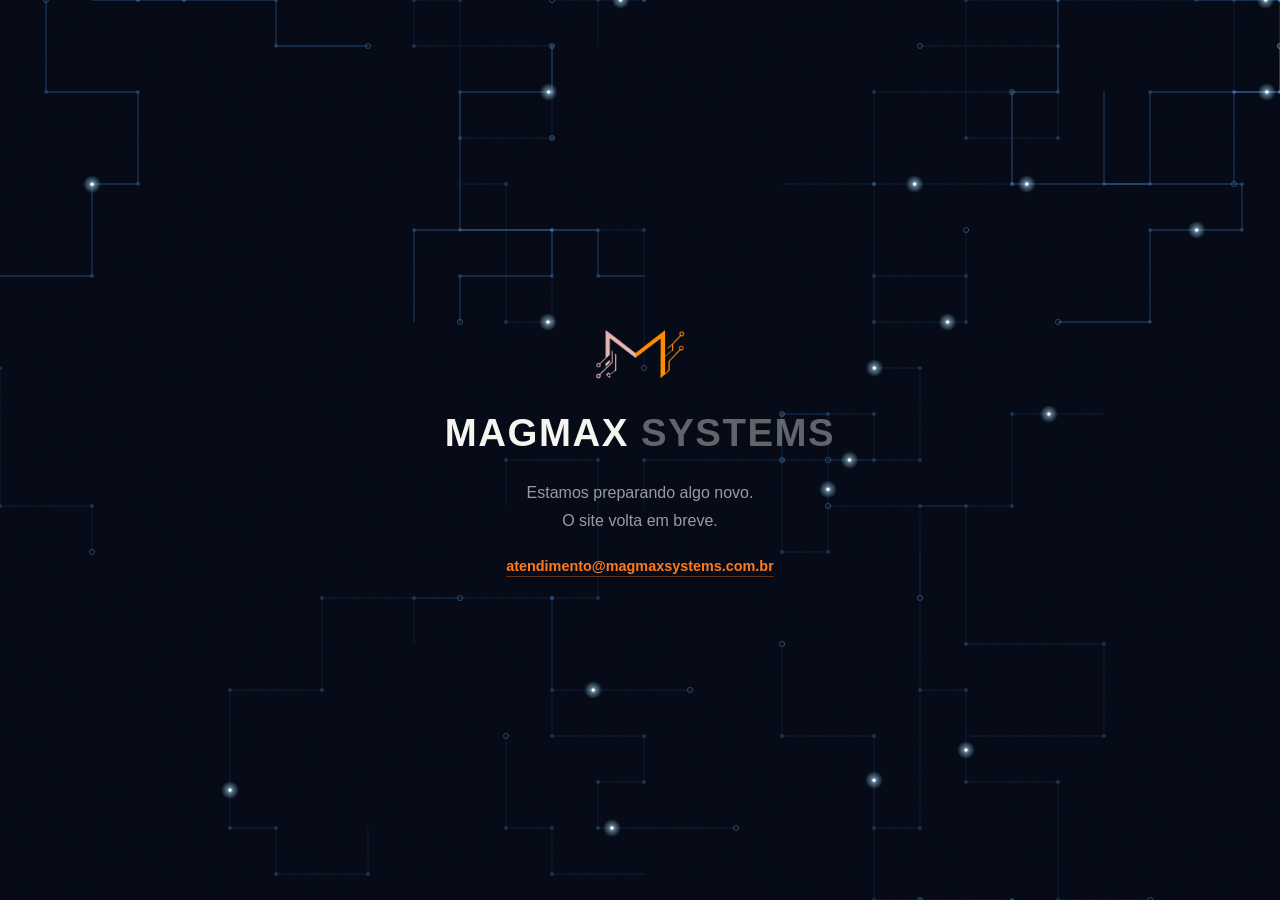
==== index.html @ a5af4f1f "Migra o domínio do site para magmaxsystems.com.br Troca magmax.dev.br por magmaxsystems.com.br em CN" ====
<!DOCTYPE html>
<html lang="pt-BR">
<head>
<meta charset="UTF-8" />
<meta name="viewport" content="width=device-width, initial-scale=1.0" />
<meta name="robots" content="noindex, nofollow" />
<title>Magmax Systems — Em breve</title>
<meta name="description" content="O site da Magmax Systems está em construção. Voltamos em breve." />
<meta name="theme-color" content="#050a16" />
<meta http-equiv="Content-Security-Policy" content="default-src 'self'; script-src 'self'; style-src 'self' 'unsafe-inline' https://fonts.googleapis.com; font-src https://fonts.gstatic.com; img-src 'self' https://picsum.photos https://fastly.picsum.photos data:; connect-src 'self'; base-uri 'self'; object-src 'none'" />
<meta name="referrer" content="strict-origin-when-cross-origin" />
<link rel="canonical" href="https://magmaxsystems.com.br/" />

<meta property="og:type" content="website" />
<meta property="og:site_name" content="Magmax Systems" />
<meta property="og:locale" content="pt_BR" />
<meta property="og:url" content="https://magmaxsystems.com.br/" />
<meta property="og:title" content="Magmax Systems — Em breve" />
<meta property="og:description" content="O site da Magmax Systems está em construção. Voltamos em breve." />
<meta property="og:image" content="https://magmaxsystems.com.br/assets/Logo/logo_completo.webp" />
<meta name="twitter:card" content="summary_large_image" />
<meta name="twitter:title" content="Magmax Systems — Em breve" />
<meta name="twitter:description" content="O site da Magmax Systems está em construção. Voltamos em breve." />
<meta name="twitter:image" content="https://magmaxsystems.com.br/assets/Logo/logo_completo.webp" />

<link rel="icon" type="image/png" href="assets/Logo/icone.png" />

<link rel="preconnect" href="https://fonts.googleapis.com" />
<link rel="preconnect" href="https://fonts.gstatic.com" crossorigin />
<link href="https://fonts.googleapis.com/css2?family=Inter:wght@300;400;500;600;700&family=Sora:wght@500;600;700;800;900&display=swap" rel="stylesheet" />

<link rel="stylesheet" href="css/style.css" />
</head>
<body>

<canvas id="circuitBg"></canvas>

<svg class="noise-defs" width="0" height="0">
  <filter id="grain"><feTurbulence type="fractalNoise" baseFrequency="0.85" numOctaves="2" stitchTiles="stitch"/></filter>
</svg>
<div class="grain" aria-hidden="true"></div>

<div class="cursor-dot" id="cursorDot"></div>
<div class="cursor-ring" id="cursorRing"></div>

<main class="maintenance">
  <div class="maintenance-inner">
    <img src="assets/Logo/icone.png" alt="Magmax Systems" class="maintenance-logo" width="72" height="72" />
    <h1 class="maintenance-title">MAGMAX <span>SYSTEMS</span></h1>
    <p class="maintenance-text">Estamos preparando algo novo.<br>O site volta em breve.</p>
    <a href="mailto:atendimento@magmaxsystems.com.br" class="maintenance-contact" data-cursor>atendimento@magmaxsystems.com.br</a>
  </div>
</main>

<script src="js/circuit.js"></script>
<script src="js/main.js"></script>
</body>
</html>
---- css/style.css ----
/* ============================================================
   MAGMAX SYSTEMS — design system
   ============================================================ */
*,*::before,*::after{box-sizing:border-box;margin:0;padding:0}

:root{
  --bg:        #050a16;
  --bg-soft:   #0b1220;
  --bg-raise:  #101a2c;
  --ink:       #f5f4ef;
  --ink-dim:   rgba(245,244,239,.62);
  --ink-faint: rgba(245,244,239,.38);
  --line:      rgba(245,244,239,.1);
  --line-soft: rgba(245,244,239,.06);

  --accent:      #ff7a1a;
  --accent-soft: rgba(255,122,26,.14);
  --accent-line: rgba(255,122,26,.35);

  --keyu:   #00aaff;
  --keyu2:  #7c3aed;
  --keyu3:  #38d4ff;

  --capt:   #10b981;
  --capt2:  #0f766e;

  --font-d: 'Sora', sans-serif;
  --font-b: 'Inter', sans-serif;
  --font-display: var(--font-d);

  --ease: cubic-bezier(.16,1,.3,1);
}

html{scroll-behavior:smooth}
body{
  position:relative;
  background:var(--bg);
  color:var(--ink);
  font-family:var(--font-b);
  font-weight:400;
  overflow-x:hidden;
  cursor:none;
}
@media(hover:none), (pointer:coarse){ body{cursor:auto} }

img{display:block;max-width:100%}
a{color:inherit;text-decoration:none}
ul{list-style:none}
button{font:inherit;background:none;border:none;color:inherit}
::selection{background:var(--accent);color:#0a0a0a}

/* ── fundo de circuito (canvas) ── */
#circuitBg{
  position:absolute;top:0;left:0;right:0;bottom:0;
  z-index:0;pointer-events:none;display:block;width:100%;height:100%;
}

/* ── film grain ── */
.noise-defs{position:absolute;width:0;height:0}
.grain{
  position:fixed;inset:-40px;z-index:9000;pointer-events:none;
  filter:url(#grain);opacity:.035;mix-blend-mode:overlay;
}

/* ── preloader ── */
.preloader{
  position:fixed;inset:0;z-index:10000;
  background:var(--bg);
  display:flex;flex-direction:column;align-items:center;justify-content:center;gap:1.4rem;
  transition:opacity .7s var(--ease), visibility .7s var(--ease);
}
.preloader.done{opacity:0;visibility:hidden;pointer-events:none}
.preloader-mark svg,.preloader-mark img{animation:pulse 1.6s ease-in-out infinite}
.preloader-mark img{height:46px;width:auto;display:block}
@keyframes pulse{0%,100%{opacity:.4}50%{opacity:1}}
.preloader-word{
  font-family:var(--font-d);font-weight:800;letter-spacing:.08em;
  font-size:.85rem;color:var(--ink-dim);
}
.preloader-bar{width:220px;height:2px;background:var(--line);overflow:hidden;border-radius:2px}
.preloader-bar span{display:block;height:100%;width:0%;background:var(--accent);transition:width .3s ease-out}

/* ── custom cursor ── */
.cursor-dot,.cursor-ring{
  position:fixed;top:0;left:0;z-index:9500;pointer-events:none;
  border-radius:50%;transform:translate(-50%,-50%);
  opacity:0;transition:opacity .3s;
}
.cursor-dot.active,.cursor-ring.active{opacity:1}
.cursor-dot{width:6px;height:6px;background:var(--accent)}
.cursor-ring{
  width:34px;height:34px;border:1px solid rgba(255,122,26,.55);
  transition:width .25s var(--ease),height .25s var(--ease),border-color .25s;
}
.cursor-ring.hover{width:58px;height:58px;background:rgba(255,122,26,.08);border-color:var(--accent)}
@media(hover:none), (pointer:coarse){ .cursor-dot,.cursor-ring{display:none} }

/* ── nav ── */
nav{
  position:fixed;top:0;left:0;right:0;z-index:400;
  height:76px;display:flex;align-items:center;justify-content:space-between;
  padding:0 clamp(1.25rem,4vw,3.5rem);
  background:transparent;border-bottom:1px solid transparent;
  transition:background .4s,border-color .4s,backdrop-filter .4s;
}
nav.scrolled,nav.nav-solid{
  background:rgba(8,8,10,.82);backdrop-filter:blur(16px);
  border-bottom-color:var(--line-soft);
}
.nav-logo{display:flex;align-items:center;gap:.6rem}
.nav-logo img{height:30px;width:auto;display:block}
.nav-logo span{font-family:var(--font-d);font-weight:800;font-size:.95rem;letter-spacing:.04em}
.nav-logo em{font-style:normal;color:var(--ink-faint);font-weight:600}
.nav-links{display:flex;gap:2.4rem;position:absolute;left:50%;transform:translateX(-50%)}
.nav-links a{font-size:.82rem;color:var(--ink-dim);font-weight:500;transition:color .2s;position:relative}
.nav-links a::after{content:'';position:absolute;left:0;bottom:-6px;width:0;height:1px;background:var(--accent);transition:width .25s var(--ease)}
.nav-links a:hover{color:var(--ink)}
.nav-links a:hover::after{width:100%}
.nav-cta{
  font-size:.78rem;font-weight:600;padding:.6rem 1.3rem;border-radius:999px;
  border:1px solid var(--line);transition:border-color .25s,background .25s;
}
.nav-cta:hover{border-color:var(--accent);background:var(--accent-soft)}
.nav-burger{display:none;flex-direction:column;gap:5px;width:26px;z-index:410}
.nav-burger span{display:block;height:1.5px;background:var(--ink);transition:transform .3s,opacity .3s}

.mobile-menu{
  position:fixed;inset:0;z-index:350;background:var(--bg);
  display:flex;flex-direction:column;align-items:flex-start;justify-content:center;gap:1.6rem;
  padding:0 2rem;
  transform:translateY(-100%);transition:transform .5s var(--ease);
}
.mobile-menu.open{transform:translateY(0)}
.mobile-menu a{font-family:var(--font-d);font-size:2.1rem;font-weight:800}

@media(max-width:860px){
  .nav-links,.nav-cta{display:none}
  .nav-burger{display:flex}
}

/* ── buttons ── */
.btn{
  display:inline-flex;align-items:center;gap:.6rem;
  padding:.9rem 1.7rem;border-radius:999px;
  font-size:.88rem;font-weight:600;white-space:nowrap;
  transition:transform .25s var(--ease),background .25s,border-color .25s,box-shadow .25s;
}
.btn svg{width:16px;height:16px;stroke:currentColor;stroke-width:2.2;fill:none;flex-shrink:0}
.btn-primary{background:var(--ink);color:#0a0a0a}
.btn-primary:hover{transform:translateY(-2px);box-shadow:0 10px 30px rgba(245,244,239,.15)}
.btn-ghost{border:1px solid var(--line);color:var(--ink)}
.btn-ghost:hover{border-color:var(--ink);transform:translateY(-2px)}
.btn-outline{border:1.5px solid var(--capt);color:var(--ink)}
.btn-outline:hover{background:rgba(16,185,129,.1);transform:translateY(-2px)}
.keyu-btn{background:var(--keyu);color:#fff}
.keyu-btn:hover{box-shadow:0 10px 34px rgba(0,170,255,.4)}
.capt-btn{background:var(--capt);color:#04140f;border-color:transparent}
.capt-btn:hover{box-shadow:0 10px 34px rgba(16,185,129,.4);background:var(--capt)}

/* ── section utilities ── */
.section{
  position:relative;
  padding:clamp(5rem,11vw,9rem) clamp(1.25rem,4vw,3.5rem) clamp(3rem,6vw,5rem);
}
.section-inner{max-width:1240px;margin:0 auto}

.sec-tag{
  display:inline-flex;align-items:center;gap:.5rem;
  font-size:.72rem;font-weight:700;letter-spacing:.16em;text-transform:uppercase;
  color:var(--accent);margin-bottom:1rem;
}
.sec-tag::before{content:'';width:20px;height:1.5px;background:var(--accent)}
.sec-title{
  font-family:var(--font-d);font-weight:800;letter-spacing:-.03em;line-height:1.08;
  font-size:clamp(2rem,4vw,3.1rem);margin-bottom:1.1rem;
}
.sec-sub{font-size:1.02rem;color:var(--ink-dim);line-height:1.7;max-width:520px}
.sec-text{font-size:1rem;color:var(--ink-dim);line-height:1.85;max-width:560px;margin-bottom:1.2rem}

/* ── reveal ── */
.reveal{opacity:0;transform:translateY(28px);transition:opacity .8s var(--ease),transform .8s var(--ease)}
.reveal.visible{opacity:1;transform:none}

/* ============================================================
   HERO — SCATTER FIELD (mural de imagens, hover para destacar)
   ============================================================ */
.scatter-hero{
  position:relative;height:100vh;min-height:560px;
  overflow:hidden;
}

.scatter-field{position:absolute;inset:0;z-index:1}

.scatter-tile{
  position:absolute;display:flex;flex-direction:column;
  transform:
    translate(calc(-50% + var(--px,0px)), calc(-50% + var(--py,0px)))
    rotate(var(--rot,0deg)) scale(.82);
  opacity:0;
  transition:transform .6s var(--ease) var(--d,0s), opacity .6s var(--ease) var(--d,0s);
  z-index:1;
  will-change:transform;
}
.scatter-hero.in .scatter-tile{
  opacity:1;
  transform:
    translate(calc(-50% + var(--px,0px)), calc(-50% + var(--py,0px)))
    rotate(var(--rot,0deg)) scale(1);
}

.tile-img{
  position:relative;display:block;width:100%;border-radius:6px;overflow:hidden;
  box-shadow:0 18px 40px rgba(0,0,0,.55);
  border:1px solid rgba(255,255,255,.08);
  transition:transform .4s var(--ease), box-shadow .4s var(--ease);
}
.tile-img img{
  width:100%;height:100%;object-fit:cover;display:block;
  filter:grayscale(85%) brightness(.42) contrast(1.05);
  transition:filter .4s var(--ease);
}
.scatter-tile.land .tile-img{aspect-ratio:3/2}
.scatter-tile.port .tile-img{aspect-ratio:3/4}

/* tiles com imagem de marca real (não estoque) — sem escurecer/dessaturar */
.scatter-tile.real .tile-img img{filter:none}
.scatter-tile.real:hover .tile-img img,.scatter-tile.real:focus-visible .tile-img img{filter:none}
.scatter-tile.real .tile-img{background:var(--bg-soft)}
.scatter-tile.real .card-wordmark{font-size:15px}

/* tiles sem foto — nome da seção em destaque, estilo wordmark */
.text-tile{
  display:flex;align-items:center;justify-content:center;padding:1rem;
  background:linear-gradient(155deg, var(--bg-raise) 0%, var(--bg-soft) 100%);
}
.tile-wordmark{
  display:inline-flex;align-items:center;text-align:center;
  font-family:var(--font-display),system-ui,sans-serif;
  font-weight:800;letter-spacing:-.03em;line-height:1.1;
  font-size:clamp(1.05rem,2.4vw,1.5rem);
  background:linear-gradient(95deg,var(--accent) 0,#14b8a6 55%,#0ea5e9 100%);
  -webkit-background-clip:text;background-clip:text;color:transparent;
}
.scatter-tile:hover .text-tile,.scatter-tile:focus-visible .text-tile{background:linear-gradient(155deg, #17233a 0%, var(--bg-raise) 100%)}

/* nome sempre visível abaixo da imagem — descrição só no hover */
.tile-cap{
  margin-top:.5rem;display:flex;flex-direction:column;align-items:center;gap:.1rem;
  text-align:center;white-space:nowrap;
}
.tile-name{
  font-family:var(--font-d);font-size:.74rem;font-weight:700;color:var(--ink-dim);
  letter-spacing:.01em;transition:color .25s;
}
.tile-desc{
  font-size:.62rem;color:var(--ink-faint);letter-spacing:.02em;
  max-height:0;opacity:0;overflow:hidden;transition:opacity .3s var(--ease), max-height .3s var(--ease);
}
.scatter-tile.small .tile-name{font-size:.66rem}

.scatter-tile:hover,.scatter-tile:focus-visible{z-index:20}
.scatter-tile:hover .tile-img,.scatter-tile:focus-visible .tile-img{
  transform:scale(1.08);
  box-shadow:0 26px 60px rgba(0,0,0,.7), 0 0 0 1.5px var(--accent);
}
.scatter-tile:hover .tile-img img,.scatter-tile:focus-visible .tile-img img{filter:grayscale(15%) brightness(.92) contrast(1.05)}
.scatter-tile:hover .tile-name,.scatter-tile:focus-visible .tile-name{color:var(--accent)}
.scatter-tile:hover .tile-desc,.scatter-tile:focus-visible .tile-desc{opacity:1;max-height:20px}

.scatter-center{
  position:absolute;top:50%;left:50%;transform:translate(-50%,-52%);z-index:5;
  display:flex;flex-direction:column;align-items:center;gap:1.5rem;
  text-align:center;pointer-events:none;
}
.scatter-center > *{pointer-events:auto}
.scatter-title{display:flex;flex-direction:column;align-items:center;gap:.55rem}
.st-main{
  font-family:var(--font-d);font-weight:800;letter-spacing:.02em;
  font-size:clamp(1.8rem,4.4vw,3.1rem);color:var(--ink);
  white-space:nowrap;
}
.st-sys{
  font-weight:600;letter-spacing:.04em;color:var(--ink-faint);
  font-size:.5em;vertical-align:middle;margin-left:.15em;
}
.st-sub{font-size:.78rem;font-weight:500;letter-spacing:.24em;color:var(--ink-dim)}

.scatter-corner{
  position:absolute;left:1.5rem;bottom:1.3rem;z-index:5;
  font-size:.65rem;letter-spacing:.04em;color:rgba(245,244,239,.28);
}

/* ── posições (desktop) — 6 cards reais: Keyu, Captacione, Empresa, Contato, Produtos, Serviços.
   Larguras e margens calculadas para caber inteiras a partir de ~1200px de largura. ── */
.scatter-field > a:nth-child(1){top:17%;left:14%; width:150px; --rot:-5deg; --d:.02s}
.scatter-field > a:nth-child(2){top:17%;left:78%; width:240px; --rot:4deg;  --d:.05s}
.scatter-field > a:nth-child(3){top:52%;left:14%; width:200px; --rot:-3deg; --d:.08s}
.scatter-field > a:nth-child(4){top:52%;left:86%; width:200px; --rot:3deg;  --d:.03s}
.scatter-field > a:nth-child(5){top:80%;left:22%; width:210px; --rot:-4deg; --d:.06s}
.scatter-field > a:nth-child(6){top:80%;left:70%; width:210px; --rot:4deg;  --d:.04s}

/* ── posições (mobile) — 2 linhas de cards, título no meio, depois o resto.
   O espaço em torno do título fica de propósito mais largo para caber novos
   cards conforme forem sendo adicionados. ── */
@media(max-width:700px){
  .scatter-hero{height:auto;min-height:800px}

  .scatter-field > a:nth-child(n){width:clamp(120px,38vw,180px)}
  .scatter-field > a.port{width:clamp(100px,30vw,150px)}

  /* linhas 1-2: primeiro os cards (linha 1 mais abaixo — o card do Keyu, em
     modo retrato, é o mais alto do mural e precisa de folga acima) */
  .scatter-field > a:nth-child(1){top:18%;left:25%; --rot:-4deg}
  .scatter-field > a:nth-child(2){top:18%;left:75%; --rot:3deg}
  .scatter-field > a:nth-child(3){top:43%;left:25%; --rot:-3deg}
  .scatter-field > a:nth-child(4){top:43%;left:75%; --rot:3deg}

  /* título fica no meio do espaço livre (~58%–72%) */

  /* linha 3: o resto dos cards */
  .scatter-field > a:nth-child(5){top:86%;left:25%; --rot:-4deg}
  .scatter-field > a:nth-child(6){top:86%;left:75%; --rot:3deg}

  .tile-name{font-size:.68rem}
  .tile-desc{display:none}
  .scatter-corner{display:none}

  .scatter-center{position:absolute;top:65%;transform:translate(-50%,-50%)}
  .st-sub{letter-spacing:.16em;font-size:.68rem}
}

/* ============================================================
   ABOUT
   ============================================================ */
.about-grid{display:grid;grid-template-columns:.85fr 1.15fr;gap:5rem;align-items:center}
.about-media{position:relative;border-radius:18px;overflow:hidden;aspect-ratio:4/5}
.about-media img{width:100%;height:100%;object-fit:cover;filter:grayscale(55%) contrast(1.05) brightness(.85)}
.about-media-frame{position:absolute;inset:14px;border:1px solid rgba(255,122,26,.35);border-radius:10px;pointer-events:none}
.about-stats{display:flex;gap:2rem;flex-wrap:wrap;margin-top:2.2rem;padding-top:2rem;border-top:1px solid var(--line-soft)}
.astat strong{display:block;font-family:var(--font-d);font-size:1.5rem;font-weight:800;color:var(--ink);margin-bottom:.3rem}
.astat span{font-size:.76rem;color:var(--ink-faint);line-height:1.4}

@media(max-width:860px){
  .about-grid{grid-template-columns:1fr;gap:2.5rem}
  .about-media{aspect-ratio:16/10}
}

/* ============================================================
   PRODUCTS
   ============================================================ */
.products-head{margin-bottom:1rem;text-align:center}
.products-head .sec-tag{justify-content:center}
.products-head .sec-tag::before{display:none}
.products-head .sec-title{margin-left:auto;margin-right:auto}
.products-head .sec-sub{margin:0 auto}

.product-block{padding:clamp(4rem,8vw,6.5rem) clamp(1.25rem,4vw,3.5rem);border-top:1px solid var(--line-soft)}
.product-grid{display:grid;grid-template-columns:1fr .95fr;gap:4.5rem;align-items:center}
.product-block.alt .product-grid{grid-template-columns:.95fr 1fr}
.product-block.alt .product-copy{order:2}
.product-block.alt .product-visual{order:1}

.product-num{
  font-family:var(--font-d);font-size:.85rem;font-weight:800;color:var(--ink-faint);
  letter-spacing:.1em;margin-bottom:1rem;
}
.product-tag{
  display:inline-block;font-size:.7rem;font-weight:700;letter-spacing:.08em;text-transform:uppercase;
  padding:.35rem .8rem;border-radius:6px;margin-bottom:1.1rem;
}
.keyu-tag{color:var(--keyu3);background:rgba(0,170,255,.12);border:1px solid rgba(0,170,255,.25)}
.capt-tag{color:var(--capt);background:rgba(16,185,129,.1);border:1px solid rgba(16,185,129,.25)}

.product-title{font-family:var(--font-d);font-weight:900;font-size:clamp(2.2rem,4vw,3.4rem);letter-spacing:-.03em;margin-bottom:1.2rem}
.product-desc{font-size:1rem;color:var(--ink-dim);line-height:1.8;max-width:520px;margin-bottom:1.6rem}
.product-features{display:flex;flex-direction:column;gap:.75rem;margin-bottom:1.8rem}
.product-features li{display:flex;align-items:center;gap:.7rem;font-size:.92rem;color:var(--ink)}
.product-features svg{width:16px;height:16px;stroke-width:2.4;fill:none;flex-shrink:0}
#keyu .product-features svg{stroke:var(--keyu3)}
#captacione .product-features svg{stroke:var(--capt)}
.product-meta{display:flex;align-items:center;gap:1rem;flex-wrap:wrap;font-size:.78rem;color:var(--ink-faint);margin-bottom:2rem}
.product-meta i{width:3px;height:3px;border-radius:50%;background:var(--ink-faint)}

/* product visual card */
.product-visual{position:relative;display:flex;align-items:center;justify-content:center}
.pv-glow{position:absolute;width:60%;height:60%;border-radius:50%;filter:blur(70px);opacity:.5}
.keyu-glow{background:radial-gradient(circle,rgba(0,170,255,.5),transparent 70%)}
.capt-glow{background:radial-gradient(circle,rgba(16,185,129,.45),transparent 70%)}
.pv-card{
  position:relative;z-index:1;width:100%;max-width:380px;aspect-ratio:9/11;
  border-radius:24px;overflow:hidden;border:1px solid var(--line);
  box-shadow:0 30px 80px rgba(0,0,0,.5);
}
.pv-card.keyu-card{
  background:
    radial-gradient(ellipse at 30% 15%, rgba(0,110,230,.4), transparent 60%),
    radial-gradient(ellipse at 75% 85%, rgba(120,40,200,.35), transparent 60%),
    var(--bg-soft);
}
.pv-card.capt-card{
  background:
    radial-gradient(ellipse at 30% 15%, rgba(16,185,129,.3), transparent 60%),
    radial-gradient(ellipse at 75% 85%, rgba(15,118,110,.35), transparent 60%),
    var(--bg-soft);
}
.pv-card img{width:100%;height:100%;object-fit:cover}
.pv-overlay{position:absolute;inset:0}
.keyu-overlay{background:linear-gradient(180deg,transparent 0%,transparent 58%,rgba(1,9,22,.5) 80%,rgba(1,9,22,.88) 100%)}
.capt-overlay{
  background:
    linear-gradient(200deg,rgba(2,10,8,.55) 0%,transparent 38%),
    linear-gradient(180deg,transparent 55%,rgba(2,14,12,.55) 80%,rgba(2,14,12,.85) 100%);
}

/* selo com o nome, sobre imagens sem marca própria (ex: Captacione) */
.card-wordmark{
  position:absolute;top:1.1rem;left:1.1rem;z-index:2;
  display:inline-flex;align-items:center;
  font-family:var(--font-display),system-ui,sans-serif;
  font-weight:800;font-size:23px;letter-spacing:-.035em;line-height:1;
  background:linear-gradient(95deg,var(--accent) 0,#14b8a6 55%,#0ea5e9 100%);
  -webkit-background-clip:text;background-clip:text;color:transparent;
  transition:opacity .15s;
}

.pv-ui{position:absolute;left:1.3rem;right:1.3rem;bottom:1.3rem;z-index:2;color:#fff}
.pv-ui-top{display:flex;justify-content:space-between;align-items:center;font-size:.72rem;font-weight:600;background:rgba(0,0,0,.3);backdrop-filter:blur(6px);padding:.5rem .8rem;border-radius:8px;margin-bottom:.7rem}
.pv-hearts{letter-spacing:2px}
.pv-ui-xp-label{font-size:.7rem;opacity:.85;margin-bottom:.3rem}
.pv-ui-xp-track{height:5px;background:rgba(255,255,255,.18);border-radius:99px;overflow:hidden}
.pv-ui-xp-track i{display:block;height:100%;background:linear-gradient(90deg,var(--keyu),var(--keyu3))}

.capt-result{display:flex;align-items:baseline;gap:.4rem;font-size:.82rem;background:rgba(0,0,0,.3);backdrop-filter:blur(6px);padding:.6rem .8rem;border-radius:8px;margin-bottom:.7rem}
.capt-result strong{font-family:var(--font-d);font-size:1.3rem;color:#6ee7b7}
.capt-bars{display:flex;align-items:flex-end;gap:.4rem;height:52px}
.capt-bars b{flex:1;background:linear-gradient(180deg,#6ee7b7,#0f766e);border-radius:3px 3px 0 0}

@media(max-width:900px){
  .product-grid,.product-block.alt .product-grid{grid-template-columns:1fr;gap:3rem}
  .product-block.alt .product-copy,.product-block.alt .product-visual{order:initial}
}

/* ── hub de produtos (produtos.html) ── */
.products-hub-grid{display:grid;grid-template-columns:1fr 1fr;gap:1.75rem;margin-top:3.5rem}
.hub-card{
  display:block;border-radius:20px;overflow:hidden;
  border:1px solid var(--line-soft);background:var(--bg-soft);
  transition:transform .35s var(--ease),border-color .35s var(--ease);
}
.hub-card:hover{transform:translateY(-6px);border-color:var(--accent-line)}
.hub-card-visual{position:relative;aspect-ratio:16/10;overflow:hidden;background:var(--bg-soft)}
.hub-card-visual img{
  width:100%;height:100%;object-fit:cover;
  transition:transform .5s var(--ease);
}
.hub-card:hover .hub-card-visual img{transform:scale(1.07)}
.hub-card-body{padding:1.8rem}
.hub-card-body h3{font-family:var(--font-d);font-size:1.6rem;font-weight:900;letter-spacing:-.02em;margin:.7rem 0 .7rem}
.hub-card-body p{font-size:.88rem;color:var(--ink-dim);line-height:1.7;margin-bottom:1.3rem}
.hub-card-cta{display:inline-flex;align-items:center;gap:.5rem;font-size:.85rem;font-weight:700;color:var(--ink)}
.hub-card-cta svg{width:15px;height:15px;stroke:currentColor;stroke-width:2.2;fill:none;transition:transform .25s var(--ease)}
.hub-card:hover .hub-card-cta svg{transform:translateX(4px)}

@media(max-width:760px){
  .products-hub-grid{grid-template-columns:1fr}
}

/* ============================================================
   SERVICES
   ============================================================ */
.services-head{text-align:center;margin-bottom:3.5rem}
.services-head .sec-tag{justify-content:center}
.services-head .sec-tag::before{display:none}
.services-head .sec-title,.services-head .sec-sub{margin-left:auto;margin-right:auto}

.services-grid{display:grid;grid-template-columns:repeat(3,1fr);gap:1.25rem}
.scard{
  padding:2.2rem 1.8rem;border-radius:16px;border:1px solid var(--line-soft);
  background:var(--bg-soft);transition:border-color .3s,transform .3s;
}
.scard:hover{border-color:var(--accent-line);transform:translateY(-4px)}
.scard-icon{
  width:46px;height:46px;border-radius:11px;display:flex;align-items:center;justify-content:center;
  background:var(--accent-soft);border:1px solid var(--accent-line);margin-bottom:1.4rem;
}
.scard-icon svg{width:21px;height:21px;stroke:var(--accent);stroke-width:1.7;fill:none}
.scard h3{font-family:var(--font-d);font-size:1.05rem;font-weight:700;margin-bottom:.55rem}
.scard p{font-size:.87rem;color:var(--ink-dim);line-height:1.6}

@media(max-width:860px){ .services-grid{grid-template-columns:1fr 1fr} }
@media(max-width:560px){ .services-grid{grid-template-columns:1fr} }

/* ============================================================
   QUOTE
   ============================================================ */
.quote-section{
  position:relative;min-height:60vh;display:flex;align-items:center;justify-content:center;
  padding:5rem 1.5rem;overflow:hidden;
}
.quote-bg{position:absolute;inset:0;z-index:0}
.quote-bg img{width:100%;height:100%;object-fit:cover;filter:grayscale(80%) brightness(.35)}
.quote-overlay{position:absolute;inset:0;z-index:1;background:linear-gradient(180deg,rgba(8,8,10,.7),rgba(8,8,10,.85))}
blockquote{
  position:relative;z-index:2;max-width:820px;text-align:center;
  font-family:var(--font-d);font-weight:700;letter-spacing:-.02em;line-height:1.35;
  font-size:clamp(1.5rem,3.4vw,2.5rem);color:var(--ink);
}
blockquote span{color:var(--accent)}
blockquote cite{display:block;margin-top:2rem;font-style:normal;font-size:.78rem;letter-spacing:.14em;text-transform:uppercase;color:var(--ink-faint);font-weight:600}

/* ============================================================
   CONTACT
   ============================================================ */
.contact-grid{display:grid;grid-template-columns:1fr 1fr;gap:4.5rem}
.contact-info{margin-top:2.2rem;display:flex;flex-direction:column;gap:1.6rem}
.contact-info > a{
  font-family:var(--font-d);font-size:1.3rem;font-weight:700;
  border-bottom:1px solid var(--line);padding-bottom:.6rem;width:fit-content;
  transition:color .2s,border-color .2s;
}
.contact-info > a:hover{color:var(--accent);border-color:var(--accent)}
.contact-social{display:flex;gap:.9rem}
.contact-social a{
  width:40px;height:40px;border-radius:50%;border:1px solid var(--line);
  display:flex;align-items:center;justify-content:center;transition:border-color .2s,background .2s;
}
.contact-social a:hover{border-color:var(--accent);background:var(--accent-soft)}
.contact-social svg{width:17px;height:17px;stroke:var(--ink);stroke-width:1.8;fill:none}

.contact-form{display:flex;flex-direction:column;gap:1.2rem}
.cf-row label{display:block;font-size:.74rem;font-weight:600;letter-spacing:.06em;text-transform:uppercase;color:var(--ink-faint);margin-bottom:.5rem}
.cf-row input,.cf-row textarea{
  width:100%;background:var(--bg-soft);border:1px solid var(--line);border-radius:10px;
  padding:.85rem 1.1rem;color:var(--ink);font-family:inherit;font-size:.92rem;outline:none;
  transition:border-color .2s;resize:vertical;
}
.cf-row textarea{min-height:120px}
.cf-row input:focus,.cf-row textarea:focus{border-color:var(--accent)}
.contact-form .btn{align-self:flex-start;margin-top:.4rem}

@media(max-width:860px){ .contact-grid{grid-template-columns:1fr;gap:3rem} }

/* ============================================================
   FOOTER
   ============================================================ */
footer{position:relative;z-index:1;border-top:1px solid var(--line-soft);padding:3rem clamp(1.25rem,4vw,3.5rem) 2.2rem;background:var(--bg)}
.footer-inner{max-width:1240px;margin:0 auto}
.footer-top{display:flex;justify-content:space-between;align-items:flex-start;flex-wrap:wrap;gap:3rem;padding-bottom:2.5rem;border-bottom:1px solid var(--line-soft)}
.footer-logo{display:flex;align-items:center;gap:.6rem}
.footer-logo img{height:34px;width:auto;display:block}
.footer-logo span{font-family:var(--font-d);font-weight:800;font-size:1rem}
.footer-logo em{font-style:normal;color:var(--ink-faint);font-weight:600}
.footer-cols{display:flex;gap:4rem}
.footer-col{display:flex;flex-direction:column;gap:.7rem}
.footer-col h4{font-size:.7rem;letter-spacing:.1em;text-transform:uppercase;color:var(--ink-faint);margin-bottom:.3rem}
.footer-col a{font-size:.88rem;color:var(--ink-dim);transition:color .2s}
.footer-col a:hover{color:var(--ink)}
.footer-bottom{display:flex;justify-content:space-between;flex-wrap:wrap;gap:.6rem;padding-top:1.8rem;font-size:.76rem;color:var(--ink-faint)}

/* ============================================================
   MANUTENÇÃO (temporário)
   ============================================================ */
.maintenance{position:relative;z-index:1;min-height:100vh;display:flex;align-items:center;justify-content:center;text-align:center;padding:2rem}
.maintenance-inner{display:flex;flex-direction:column;align-items:center;gap:1.5rem;max-width:560px}
.maintenance-logo{height:64px;width:auto}
.maintenance-title{font-family:var(--font-d);font-weight:800;font-size:clamp(1.6rem,4vw,2.4rem);letter-spacing:.04em}
.maintenance-title span{color:var(--ink-faint);font-weight:600}
.maintenance-text{color:var(--ink-dim);font-size:1rem;line-height:1.7}
.maintenance-contact{font-size:.9rem;font-weight:600;color:var(--accent);border-bottom:1px solid var(--accent-line);padding-bottom:2px;transition:opacity .2s}
.maintenance-contact:hover{opacity:.8}
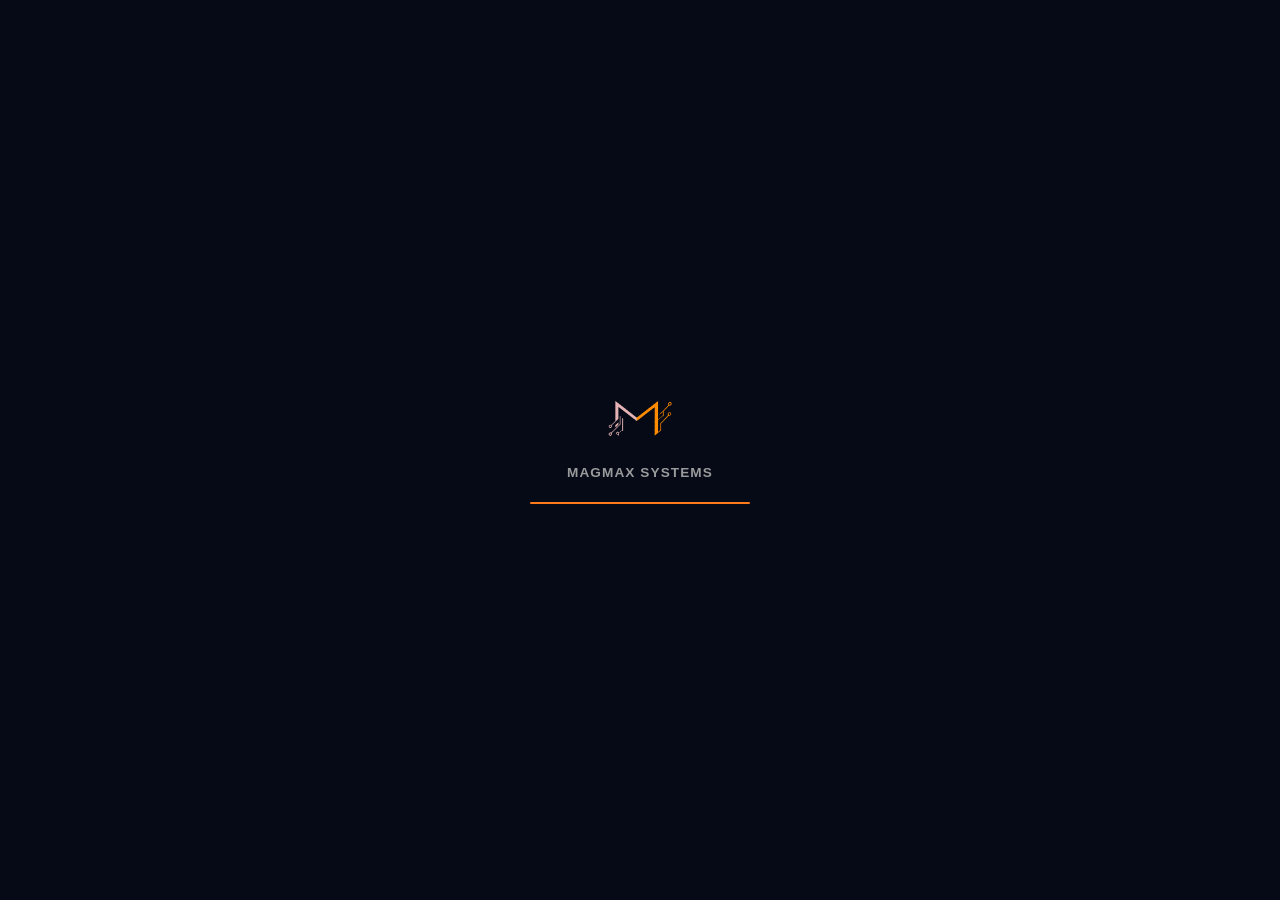
==== commit 62cf8a83: "Remove página de manutenção e libera indexação do site Restaura a home (mural de produtos) e remove " ====
--- a/index.html
+++ b/index.html
@@ -3,9 +3,8 @@
 <head>
 <meta charset="UTF-8" />
 <meta name="viewport" content="width=device-width, initial-scale=1.0" />
-<meta name="robots" content="noindex, nofollow" />
-<title>Magmax Systems — Em breve</title>
-<meta name="description" content="O site da Magmax Systems está em construção. Voltamos em breve." />
+<title>Magmax Systems — Estúdio de software</title>
+<meta name="description" content="A Magmax Systems desenha, desenvolve e opera produtos digitais próprios. Conheça o Keyu e a Captacione." />
 <meta name="theme-color" content="#050a16" />
 <meta http-equiv="Content-Security-Policy" content="default-src 'self'; script-src 'self'; style-src 'self' 'unsafe-inline' https://fonts.googleapis.com; font-src https://fonts.gstatic.com; img-src 'self' https://picsum.photos https://fastly.picsum.photos data:; connect-src 'self'; base-uri 'self'; object-src 'none'" />
 <meta name="referrer" content="strict-origin-when-cross-origin" />
@@ -15,15 +14,28 @@
 <meta property="og:site_name" content="Magmax Systems" />
 <meta property="og:locale" content="pt_BR" />
 <meta property="og:url" content="https://magmaxsystems.com.br/" />
-<meta property="og:title" content="Magmax Systems — Em breve" />
-<meta property="og:description" content="O site da Magmax Systems está em construção. Voltamos em breve." />
+<meta property="og:title" content="Magmax Systems — Estúdio de software" />
+<meta property="og:description" content="A Magmax Systems desenha, desenvolve e opera produtos digitais próprios. Conheça o Keyu e a Captacione." />
 <meta property="og:image" content="https://magmaxsystems.com.br/assets/Logo/logo_completo.webp" />
 <meta name="twitter:card" content="summary_large_image" />
-<meta name="twitter:title" content="Magmax Systems — Em breve" />
-<meta name="twitter:description" content="O site da Magmax Systems está em construção. Voltamos em breve." />
+<meta name="twitter:title" content="Magmax Systems — Estúdio de software" />
+<meta name="twitter:description" content="A Magmax Systems desenha, desenvolve e opera produtos digitais próprios. Conheça o Keyu e a Captacione." />
 <meta name="twitter:image" content="https://magmaxsystems.com.br/assets/Logo/logo_completo.webp" />
 
 <link rel="icon" type="image/png" href="assets/Logo/icone.png" />
+
+<script type="application/ld+json">
+{
+  "@context": "https://schema.org",
+  "@type": "Organization",
+  "name": "Magmax Systems",
+  "alternateName": "Magmax",
+  "url": "https://magmaxsystems.com.br/",
+  "description": "A Magmax Systems desenha, desenvolve e opera produtos digitais próprios — incluindo o Keyu e a Captacione.",
+  "logo": "https://magmaxsystems.com.br/assets/Logo/logo_completo.webp",
+  "email": "atendimento@magmaxsystems.com.br"
+}
+</script>
 
 <link rel="preconnect" href="https://fonts.googleapis.com" />
 <link rel="preconnect" href="https://fonts.gstatic.com" crossorigin />
@@ -33,23 +45,70 @@
 </head>
 <body>
 
+<!-- fundo de circuito animado -->
 <canvas id="circuitBg"></canvas>
 
+<!-- grain overlay -->
 <svg class="noise-defs" width="0" height="0">
   <filter id="grain"><feTurbulence type="fractalNoise" baseFrequency="0.85" numOctaves="2" stitchTiles="stitch"/></filter>
 </svg>
 <div class="grain" aria-hidden="true"></div>
 
+<!-- preloader -->
+<div class="preloader" id="preloader">
+  <div class="preloader-mark">
+    <img src="assets/Logo/icone.png" alt="Magmax Systems" width="46" height="46" />
+  </div>
+  <div class="preloader-word">MAGMAX&nbsp;SYSTEMS</div>
+  <div class="preloader-bar"><span id="preloaderFill"></span></div>
+</div>
+
+<!-- custom cursor -->
 <div class="cursor-dot" id="cursorDot"></div>
 <div class="cursor-ring" id="cursorRing"></div>
 
-<main class="maintenance">
-  <div class="maintenance-inner">
-    <img src="assets/Logo/icone.png" alt="Magmax Systems" class="maintenance-logo" width="72" height="72" />
-    <h1 class="maintenance-title">MAGMAX <span>SYSTEMS</span></h1>
-    <p class="maintenance-text">Estamos preparando algo novo.<br>O site volta em breve.</p>
-    <a href="mailto:atendimento@magmaxsystems.com.br" class="maintenance-contact" data-cursor>atendimento@magmaxsystems.com.br</a>
-  </div>
+<main>
+
+  <!-- ============ HERO — MURAL DISPERSO (página inteira) ============ -->
+  <section class="scatter-hero" id="hero">
+
+    <div class="scatter-field" id="scatterField">
+      <a href="keyu.html" class="scatter-tile port real" data-cursor>
+        <span class="tile-img"><img src="assets/keyu.webp" alt="Keyu" loading="lazy" /></span>
+        <span class="tile-cap"><span class="tile-name">Keyu</span><span class="tile-desc">App gamificado</span></span>
+      </a>
+      <a href="captacione.html" class="scatter-tile land real" data-cursor>
+        <span class="tile-img"><img src="assets/hero-bg.webp" alt="Captacione" loading="lazy" /><span class="card-wordmark">Captacione</span></span>
+        <span class="tile-cap"><span class="tile-name">Captacione</span><span class="tile-desc">Fomento por CNPJ</span></span>
+      </a>
+      <a href="sobre.html" class="scatter-tile land" data-cursor>
+        <span class="tile-img text-tile"><span class="tile-wordmark">Empresa</span></span>
+        <span class="tile-cap"><span class="tile-name">Quem somos</span><span class="tile-desc">A empresa por trás</span></span>
+      </a>
+      <a href="contato.html" class="scatter-tile land" data-cursor>
+        <span class="tile-img text-tile"><span class="tile-wordmark">Contato</span></span>
+        <span class="tile-cap"><span class="tile-name">Contato</span><span class="tile-desc">Vamos conversar</span></span>
+      </a>
+      <a href="produtos.html" class="scatter-tile land" data-cursor>
+        <span class="tile-img text-tile"><span class="tile-wordmark">Produtos</span></span>
+        <span class="tile-cap"><span class="tile-name">Produtos</span><span class="tile-desc">Keyu &amp; Captacione</span></span>
+      </a>
+      <a href="servicos.html" class="scatter-tile land" data-cursor>
+        <span class="tile-img text-tile"><span class="tile-wordmark">Serviços</span></span>
+        <span class="tile-cap"><span class="tile-name">Serviços</span><span class="tile-desc">O que fazemos</span></span>
+      </a>
+    </div>
+
+    <div class="scatter-center">
+      <div class="scatter-title">
+        <span class="st-main">MAGMAX <span class="st-sys">SYSTEMS</span></span>
+        <span class="st-sub">ESTÚDIO DE SOFTWARE</span>
+      </div>
+    </div>
+
+    <div class="scatter-corner">Magmax Systems&reg; — estúdio de software</div>
+  </section>
+
 </main>
 
 <script src="js/circuit.js"></script>
--- a/css/style.css
+++ b/css/style.css
@@ -556,15 +556,3 @@
 .footer-col a{font-size:.88rem;color:var(--ink-dim);transition:color .2s}
 .footer-col a:hover{color:var(--ink)}
 .footer-bottom{display:flex;justify-content:space-between;flex-wrap:wrap;gap:.6rem;padding-top:1.8rem;font-size:.76rem;color:var(--ink-faint)}
-
-/* ============================================================
-   MANUTENÇÃO (temporário)
-   ============================================================ */
-.maintenance{position:relative;z-index:1;min-height:100vh;display:flex;align-items:center;justify-content:center;text-align:center;padding:2rem}
-.maintenance-inner{display:flex;flex-direction:column;align-items:center;gap:1.5rem;max-width:560px}
-.maintenance-logo{height:64px;width:auto}
-.maintenance-title{font-family:var(--font-d);font-weight:800;font-size:clamp(1.6rem,4vw,2.4rem);letter-spacing:.04em}
-.maintenance-title span{color:var(--ink-faint);font-weight:600}
-.maintenance-text{color:var(--ink-dim);font-size:1rem;line-height:1.7}
-.maintenance-contact{font-size:.9rem;font-weight:600;color:var(--accent);border-bottom:1px solid var(--accent-line);padding-bottom:2px;transition:opacity .2s}
-.maintenance-contact:hover{opacity:.8}
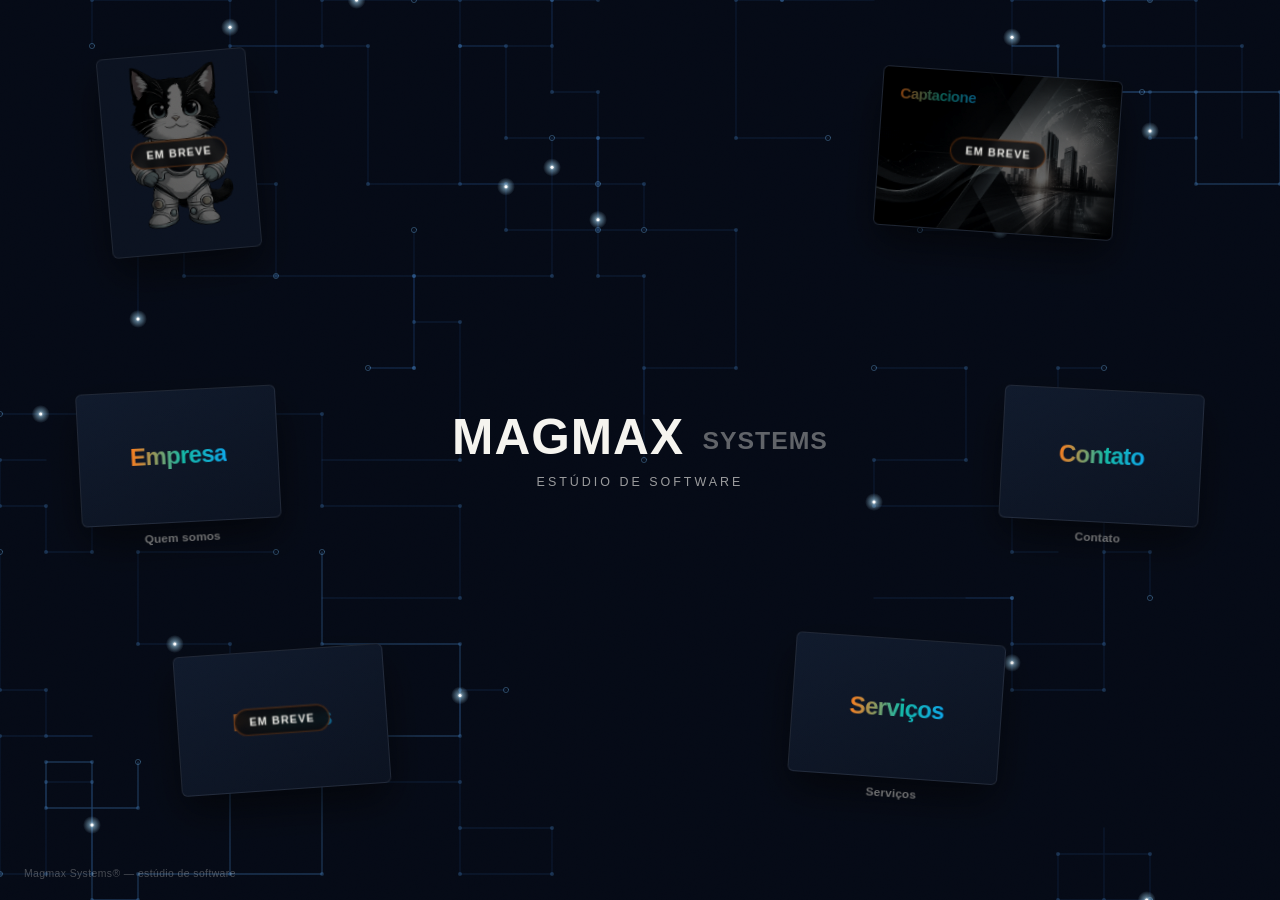
==== commit df45d7fb: "Bloqueia cards e páginas de Keyu, Captacione e Produtos (ainda não lançados) Na home, os 3 cards fic" ====
--- a/index.html
+++ b/index.html
@@ -73,13 +73,11 @@
   <section class="scatter-hero" id="hero">
 
     <div class="scatter-field" id="scatterField">
-      <a href="keyu.html" class="scatter-tile port real" data-cursor>
-        <span class="tile-img"><img src="assets/keyu.webp" alt="Keyu" loading="lazy" /></span>
-        <span class="tile-cap"><span class="tile-name">Keyu</span><span class="tile-desc">App gamificado</span></span>
+      <a class="scatter-tile port real soon">
+        <span class="tile-img"><img src="assets/keyu.webp" alt="Keyu" loading="lazy" /><span class="tile-soon">Em breve</span></span>
       </a>
-      <a href="captacione.html" class="scatter-tile land real" data-cursor>
-        <span class="tile-img"><img src="assets/hero-bg.webp" alt="Captacione" loading="lazy" /><span class="card-wordmark">Captacione</span></span>
-        <span class="tile-cap"><span class="tile-name">Captacione</span><span class="tile-desc">Fomento por CNPJ</span></span>
+      <a class="scatter-tile land real soon">
+        <span class="tile-img"><img src="assets/hero-bg.webp" alt="Captacione" loading="lazy" /><span class="card-wordmark">Captacione</span><span class="tile-soon">Em breve</span></span>
       </a>
       <a href="sobre.html" class="scatter-tile land" data-cursor>
         <span class="tile-img text-tile"><span class="tile-wordmark">Empresa</span></span>
@@ -89,9 +87,8 @@
         <span class="tile-img text-tile"><span class="tile-wordmark">Contato</span></span>
         <span class="tile-cap"><span class="tile-name">Contato</span><span class="tile-desc">Vamos conversar</span></span>
       </a>
-      <a href="produtos.html" class="scatter-tile land" data-cursor>
-        <span class="tile-img text-tile"><span class="tile-wordmark">Produtos</span></span>
-        <span class="tile-cap"><span class="tile-name">Produtos</span><span class="tile-desc">Keyu &amp; Captacione</span></span>
+      <a class="scatter-tile land soon">
+        <span class="tile-img text-tile"><span class="tile-wordmark">Produtos</span><span class="tile-soon">Em breve</span></span>
       </a>
       <a href="servicos.html" class="scatter-tile land" data-cursor>
         <span class="tile-img text-tile"><span class="tile-wordmark">Serviços</span></span>
--- a/css/style.css
+++ b/css/style.css
@@ -227,6 +227,21 @@
 .scatter-tile.real:hover .tile-img img,.scatter-tile.real:focus-visible .tile-img img{filter:none}
 .scatter-tile.real .tile-img{background:var(--bg-soft)}
 .scatter-tile.real .card-wordmark{font-size:15px}
+
+/* tiles ainda não lançados — sem link, sem legenda, aviso "em breve" */
+.scatter-tile.soon{cursor:default}
+.scatter-tile.soon .tile-img img{filter:grayscale(90%) brightness(.4) contrast(1.05)}
+.scatter-tile.soon:hover .tile-img,.scatter-tile.soon:focus-visible .tile-img{transform:none;box-shadow:0 18px 40px rgba(0,0,0,.55)}
+.scatter-tile.soon:hover .tile-img img,.scatter-tile.soon:focus-visible .tile-img img{filter:grayscale(90%) brightness(.4) contrast(1.05)}
+.scatter-tile.soon .card-wordmark{opacity:.5}
+.scatter-tile.soon .tile-wordmark{opacity:.5}
+.tile-soon{
+  position:absolute;top:50%;left:50%;transform:translate(-50%,-50%);z-index:3;
+  font-family:var(--font-d);font-weight:700;font-size:.68rem;letter-spacing:.1em;text-transform:uppercase;
+  color:var(--ink);background:rgba(8,8,10,.75);backdrop-filter:blur(4px);
+  padding:.4rem .9rem;border-radius:999px;border:1px solid var(--accent-line);
+  white-space:nowrap;
+}
 
 /* tiles sem foto — nome da seção em destaque, estilo wordmark */
 .text-tile{
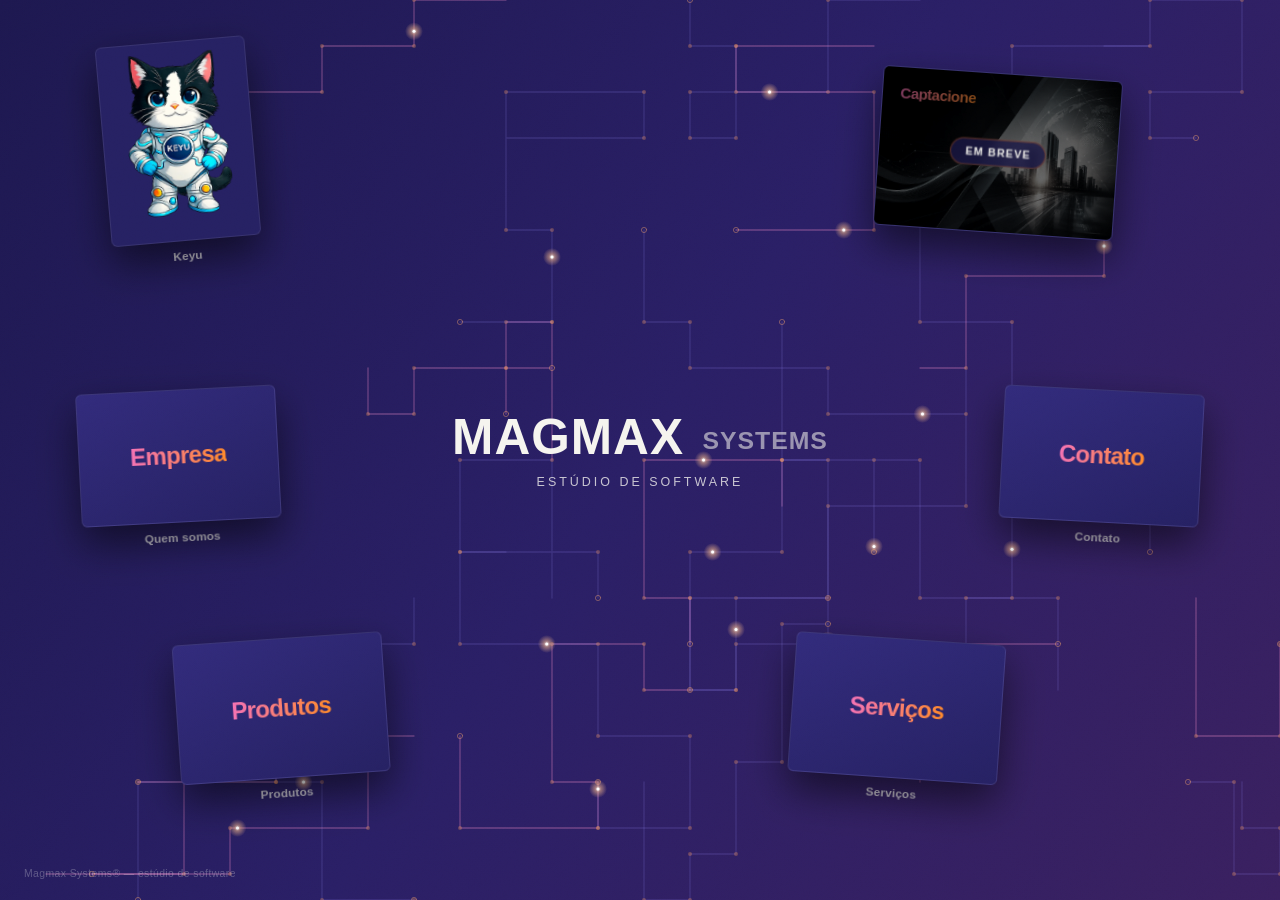
==== commit d54e057d: "Renova visual: novo preloader com logo, paleta mais clara e libera Produtos e Keyu Preloader usa o n" ====
--- a/index.html
+++ b/index.html
@@ -5,7 +5,7 @@
 <meta name="viewport" content="width=device-width, initial-scale=1.0" />
 <title>Magmax Systems — Estúdio de software</title>
 <meta name="description" content="A Magmax Systems desenha, desenvolve e opera produtos digitais próprios. Conheça o Keyu e a Captacione." />
-<meta name="theme-color" content="#050a16" />
+<meta name="theme-color" content="#1a1745" />
 <meta http-equiv="Content-Security-Policy" content="default-src 'self'; script-src 'self'; style-src 'self' 'unsafe-inline' https://fonts.googleapis.com; font-src https://fonts.gstatic.com; img-src 'self' https://picsum.photos https://fastly.picsum.photos data:; connect-src 'self'; base-uri 'self'; object-src 'none'" />
 <meta name="referrer" content="strict-origin-when-cross-origin" />
 <link rel="canonical" href="https://magmaxsystems.com.br/" />
@@ -56,11 +56,10 @@
 
 <!-- preloader -->
 <div class="preloader" id="preloader">
-  <div class="preloader-mark">
-    <img src="assets/Logo/icone.png" alt="Magmax Systems" width="46" height="46" />
-  </div>
-  <div class="preloader-word">MAGMAX&nbsp;SYSTEMS</div>
+  <div class="preloader-glow" aria-hidden="true"></div>
+  <img class="preloader-logo" src="assets/Logo/logo_web.webp" alt="Magmax Systems" width="800" height="522" />
   <div class="preloader-bar"><span id="preloaderFill"></span></div>
+  <div class="preloader-tag">Carregando&hellip;</div>
 </div>
 
 <!-- custom cursor -->
@@ -73,8 +72,9 @@
   <section class="scatter-hero" id="hero">
 
     <div class="scatter-field" id="scatterField">
-      <a class="scatter-tile port real soon">
-        <span class="tile-img"><img src="assets/keyu.webp" alt="Keyu" loading="lazy" /><span class="tile-soon">Em breve</span></span>
+      <a href="keyu.html" class="scatter-tile port real" data-cursor>
+        <span class="tile-img"><img src="assets/keyu.webp" alt="Keyu" loading="lazy" /></span>
+        <span class="tile-cap"><span class="tile-name">Keyu</span><span class="tile-desc">App gamificado</span></span>
       </a>
       <a class="scatter-tile land real soon">
         <span class="tile-img"><img src="assets/hero-bg.webp" alt="Captacione" loading="lazy" /><span class="card-wordmark">Captacione</span><span class="tile-soon">Em breve</span></span>
@@ -87,8 +87,9 @@
         <span class="tile-img text-tile"><span class="tile-wordmark">Contato</span></span>
         <span class="tile-cap"><span class="tile-name">Contato</span><span class="tile-desc">Vamos conversar</span></span>
       </a>
-      <a class="scatter-tile land soon">
-        <span class="tile-img text-tile"><span class="tile-wordmark">Produtos</span><span class="tile-soon">Em breve</span></span>
+      <a href="produtos.html" class="scatter-tile land" data-cursor>
+        <span class="tile-img text-tile"><span class="tile-wordmark">Produtos</span></span>
+        <span class="tile-cap"><span class="tile-name">Produtos</span><span class="tile-desc">Keyu &amp; Captacione</span></span>
       </a>
       <a href="servicos.html" class="scatter-tile land" data-cursor>
         <span class="tile-img text-tile"><span class="tile-wordmark">Serviços</span></span>
--- a/css/style.css
+++ b/css/style.css
@@ -4,16 +4,17 @@
 *,*::before,*::after{box-sizing:border-box;margin:0;padding:0}
 
 :root{
-  --bg:        #050a16;
-  --bg-soft:   #0b1220;
-  --bg-raise:  #101a2c;
+  --bg:        #1a1745;
+  --bg-soft:   #262163;
+  --bg-raise:  #322b7c;
   --ink:       #f5f4ef;
-  --ink-dim:   rgba(245,244,239,.62);
-  --ink-faint: rgba(245,244,239,.38);
+  --ink-dim:   rgba(245,244,239,.78);
+  --ink-faint: rgba(245,244,239,.55);
   --line:      rgba(245,244,239,.1);
   --line-soft: rgba(245,244,239,.06);
 
-  --accent:      #ff7a1a;
+  --accent:      #ff8a2a;
+  --pink:        #f472b6;
   --accent-soft: rgba(255,122,26,.14);
   --accent-line: rgba(255,122,26,.35);
 
@@ -64,21 +65,28 @@
 
 /* ── preloader ── */
 .preloader{
-  position:fixed;inset:0;z-index:10000;
-  background:var(--bg);
-  display:flex;flex-direction:column;align-items:center;justify-content:center;gap:1.4rem;
+  position:fixed;inset:0;z-index:10000;overflow:hidden;
+  background:radial-gradient(ellipse at 50% 40%, #3b2f8f 0%, #231e66 45%, #14113a 100%);
+  display:flex;flex-direction:column;align-items:center;justify-content:center;gap:1.6rem;
   transition:opacity .7s var(--ease), visibility .7s var(--ease);
 }
 .preloader.done{opacity:0;visibility:hidden;pointer-events:none}
-.preloader-mark svg,.preloader-mark img{animation:pulse 1.6s ease-in-out infinite}
-.preloader-mark img{height:46px;width:auto;display:block}
-@keyframes pulse{0%,100%{opacity:.4}50%{opacity:1}}
-.preloader-word{
-  font-family:var(--font-d);font-weight:800;letter-spacing:.08em;
-  font-size:.85rem;color:var(--ink-dim);
-}
-.preloader-bar{width:220px;height:2px;background:var(--line);overflow:hidden;border-radius:2px}
-.preloader-bar span{display:block;height:100%;width:0%;background:var(--accent);transition:width .3s ease-out}
+.preloader-glow{
+  position:absolute;top:42%;left:50%;width:min(80vw,640px);aspect-ratio:1;transform:translate(-50%,-50%);
+  background:radial-gradient(circle, rgba(244,114,182,.35) 0%, rgba(255,138,42,.22) 40%, transparent 70%);
+  filter:blur(30px);animation:glow 3s ease-in-out infinite;
+}
+.preloader-logo{
+  position:relative;width:min(78vw,420px);height:auto;
+  filter:drop-shadow(0 10px 40px rgba(244,114,182,.35));
+  animation:logoIn 1s var(--ease) both, float 3.2s ease-in-out 1s infinite;
+}
+@keyframes logoIn{from{opacity:0;transform:translateY(24px) scale(.9)}to{opacity:1;transform:none}}
+@keyframes float{0%,100%{transform:translateY(0)}50%{transform:translateY(-8px)}}
+@keyframes glow{0%,100%{opacity:.7;transform:translate(-50%,-50%) scale(.95)}50%{opacity:1;transform:translate(-50%,-50%) scale(1.08)}}
+.preloader-bar{position:relative;width:min(60vw,260px);height:4px;background:rgba(255,255,255,.16);overflow:hidden;border-radius:4px}
+.preloader-bar span{display:block;height:100%;width:0%;background:linear-gradient(90deg,var(--pink),var(--accent));border-radius:4px;transition:width .3s ease-out}
+.preloader-tag{position:relative;font-family:var(--font-d);font-weight:600;font-size:.72rem;letter-spacing:.2em;text-transform:uppercase;color:var(--ink-dim)}
 
 /* ── custom cursor ── */
 .cursor-dot,.cursor-ring{
@@ -104,7 +112,7 @@
   transition:background .4s,border-color .4s,backdrop-filter .4s;
 }
 nav.scrolled,nav.nav-solid{
-  background:rgba(8,8,10,.82);backdrop-filter:blur(16px);
+  background:rgba(26,23,69,.85);backdrop-filter:blur(16px);
   border-bottom-color:var(--line-soft);
 }
 .nav-logo{display:flex;align-items:center;gap:.6rem}
@@ -216,7 +224,7 @@
 }
 .tile-img img{
   width:100%;height:100%;object-fit:cover;display:block;
-  filter:grayscale(85%) brightness(.42) contrast(1.05);
+  filter:grayscale(40%) brightness(.7) contrast(1.05);
   transition:filter .4s var(--ease);
 }
 .scatter-tile.land .tile-img{aspect-ratio:3/2}
@@ -238,7 +246,7 @@
 .tile-soon{
   position:absolute;top:50%;left:50%;transform:translate(-50%,-50%);z-index:3;
   font-family:var(--font-d);font-weight:700;font-size:.68rem;letter-spacing:.1em;text-transform:uppercase;
-  color:var(--ink);background:rgba(8,8,10,.75);backdrop-filter:blur(4px);
+  color:var(--ink);background:rgba(26,23,69,.8);backdrop-filter:blur(4px);
   padding:.4rem .9rem;border-radius:999px;border:1px solid var(--accent-line);
   white-space:nowrap;
 }
@@ -253,10 +261,10 @@
   font-family:var(--font-display),system-ui,sans-serif;
   font-weight:800;letter-spacing:-.03em;line-height:1.1;
   font-size:clamp(1.05rem,2.4vw,1.5rem);
-  background:linear-gradient(95deg,var(--accent) 0,#14b8a6 55%,#0ea5e9 100%);
+  background:linear-gradient(95deg,var(--pink) 0,var(--accent) 100%);
   -webkit-background-clip:text;background-clip:text;color:transparent;
 }
-.scatter-tile:hover .text-tile,.scatter-tile:focus-visible .text-tile{background:linear-gradient(155deg, #17233a 0%, var(--bg-raise) 100%)}
+.scatter-tile:hover .text-tile,.scatter-tile:focus-visible .text-tile{background:linear-gradient(155deg, #3d3590 0%, var(--bg-raise) 100%)}
 
 /* nome sempre visível abaixo da imagem — descrição só no hover */
 .tile-cap{
@@ -433,7 +441,7 @@
   display:inline-flex;align-items:center;
   font-family:var(--font-display),system-ui,sans-serif;
   font-weight:800;font-size:23px;letter-spacing:-.035em;line-height:1;
-  background:linear-gradient(95deg,var(--accent) 0,#14b8a6 55%,#0ea5e9 100%);
+  background:linear-gradient(95deg,var(--pink) 0,var(--accent) 100%);
   -webkit-background-clip:text;background-clip:text;color:transparent;
   transition:opacity .15s;
 }
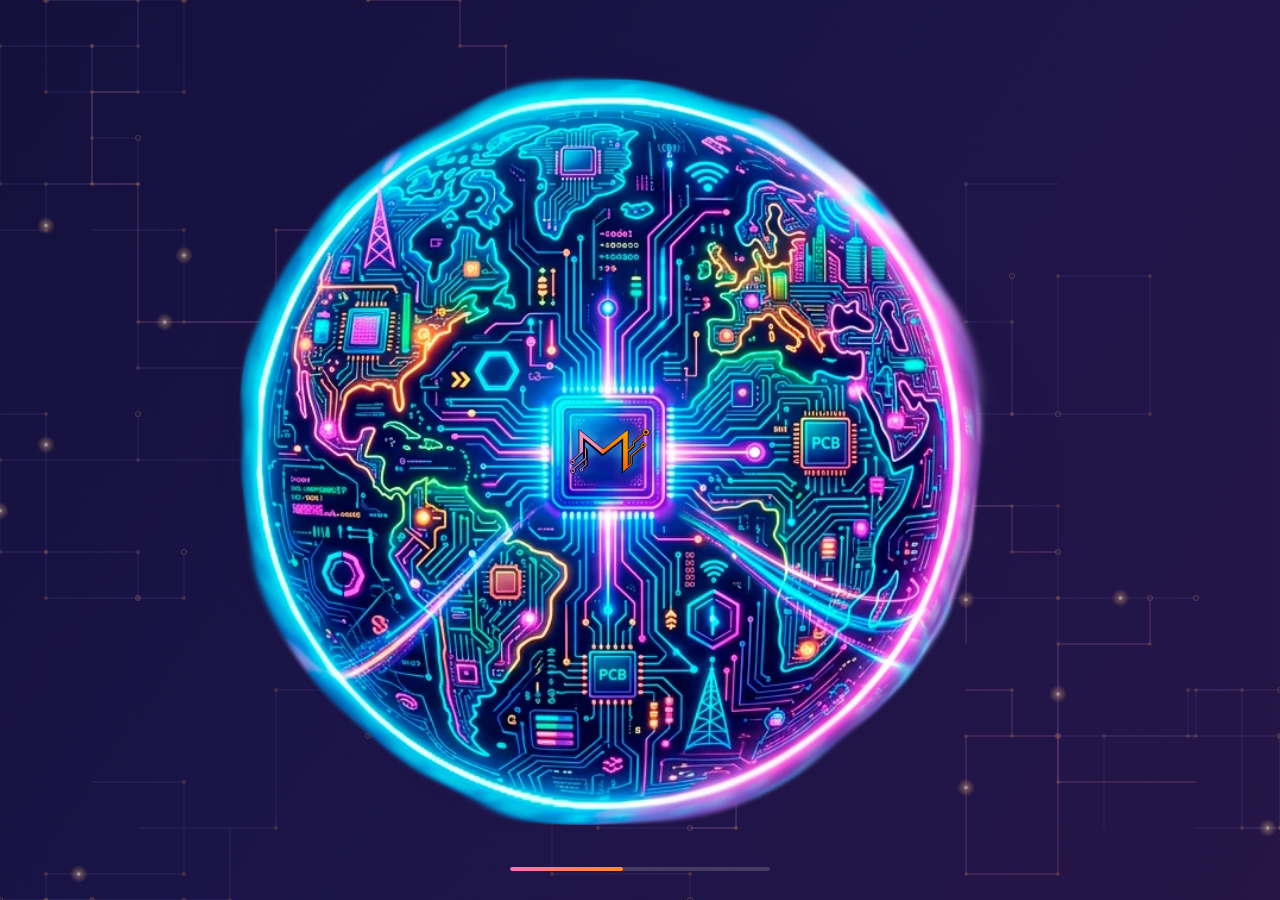
==== commit 7d26c27d: "Preloader com planeta neon, logo no chip central e circuito ao fundo Planeta ocupa quase toda a tela" ====
--- a/index.html
+++ b/index.html
@@ -56,10 +56,11 @@
 
 <!-- preloader -->
 <div class="preloader" id="preloader">
-  <div class="preloader-glow" aria-hidden="true"></div>
-  <img class="preloader-logo" src="assets/Logo/logo_web.webp" alt="Magmax Systems" width="800" height="522" />
+  <div class="preloader-planet">
+    <img class="planet-img" src="assets/planeta.webp" alt="" width="754" height="694" />
+    <img class="planet-logo" src="assets/Logo/icone.png" alt="Magmax Systems" width="256" height="256" />
+  </div>
   <div class="preloader-bar"><span id="preloaderFill"></span></div>
-  <div class="preloader-tag">Carregando&hellip;</div>
 </div>
 
 <!-- custom cursor -->
--- a/css/style.css
+++ b/css/style.css
@@ -66,27 +66,35 @@
 /* ── preloader ── */
 .preloader{
   position:fixed;inset:0;z-index:10000;overflow:hidden;
-  background:radial-gradient(ellipse at 50% 40%, #3b2f8f 0%, #231e66 45%, #14113a 100%);
-  display:flex;flex-direction:column;align-items:center;justify-content:center;gap:1.6rem;
+  background:rgba(8,6,30,.4); /* deixa o circuito animado do fundo aparecer */
+  display:flex;flex-direction:column;align-items:center;justify-content:center;
   transition:opacity .7s var(--ease), visibility .7s var(--ease);
 }
 .preloader.done{opacity:0;visibility:hidden;pointer-events:none}
-.preloader-glow{
-  position:absolute;top:42%;left:50%;width:min(80vw,640px);aspect-ratio:1;transform:translate(-50%,-50%);
-  background:radial-gradient(circle, rgba(244,114,182,.35) 0%, rgba(255,138,42,.22) 40%, transparent 70%);
-  filter:blur(30px);animation:glow 3s ease-in-out infinite;
-}
-.preloader-logo{
-  position:relative;width:min(78vw,420px);height:auto;
-  filter:drop-shadow(0 10px 40px rgba(244,114,182,.35));
-  animation:logoIn 1s var(--ease) both, float 3.2s ease-in-out 1s infinite;
-}
-@keyframes logoIn{from{opacity:0;transform:translateY(24px) scale(.9)}to{opacity:1;transform:none}}
-@keyframes float{0%,100%{transform:translateY(0)}50%{transform:translateY(-8px)}}
-@keyframes glow{0%,100%{opacity:.7;transform:translate(-50%,-50%) scale(.95)}50%{opacity:1;transform:translate(-50%,-50%) scale(1.08)}}
-.preloader-bar{position:relative;width:min(60vw,260px);height:4px;background:rgba(255,255,255,.16);overflow:hidden;border-radius:4px}
+.preloader-planet{
+  position:relative;
+  width:min(96vw, calc((100vh - 40px) * 754 / 694 * .96));
+  aspect-ratio:754/694;
+}
+.planet-img{
+  position:absolute;inset:0;width:100%;height:100%;
+  animation:neon 2.6s ease-in-out infinite;
+}
+@keyframes neon{
+  0%,100%{filter:drop-shadow(0 0 10px rgba(0,220,255,.55)) drop-shadow(0 0 28px rgba(0,190,255,.35)) drop-shadow(0 0 50px rgba(236,72,220,.25))}
+  50%{filter:drop-shadow(0 0 18px rgba(0,235,255,.95)) drop-shadow(0 0 50px rgba(0,200,255,.7)) drop-shadow(0 0 95px rgba(236,72,220,.6))}
+}
+.planet-logo{
+  position:absolute;left:46.6%;top:50.2%;width:9.2%;height:auto;
+  transform:translate(-50%,-50%);
+  filter:drop-shadow(0 0 6px rgba(255,255,255,.35));
+}
+.preloader-bar{position:absolute;bottom:3.2vh;left:50%;transform:translateX(-50%);width:min(60vw,260px);height:4px;background:rgba(255,255,255,.16);overflow:hidden;border-radius:4px}
 .preloader-bar span{display:block;height:100%;width:0%;background:linear-gradient(90deg,var(--pink),var(--accent));border-radius:4px;transition:width .3s ease-out}
-.preloader-tag{position:relative;font-family:var(--font-d);font-weight:600;font-size:.72rem;letter-spacing:.2em;text-transform:uppercase;color:var(--ink-dim)}
+
+/* título do hero só aparece depois do preloader (o circuito do fundo fica visível nele) */
+.scatter-hero:not(.in) .scatter-center,.scatter-hero:not(.in) .scatter-corner{opacity:0}
+.scatter-center,.scatter-corner{transition:opacity .8s var(--ease) .3s}
 
 /* ── custom cursor ── */
 .cursor-dot,.cursor-ring{
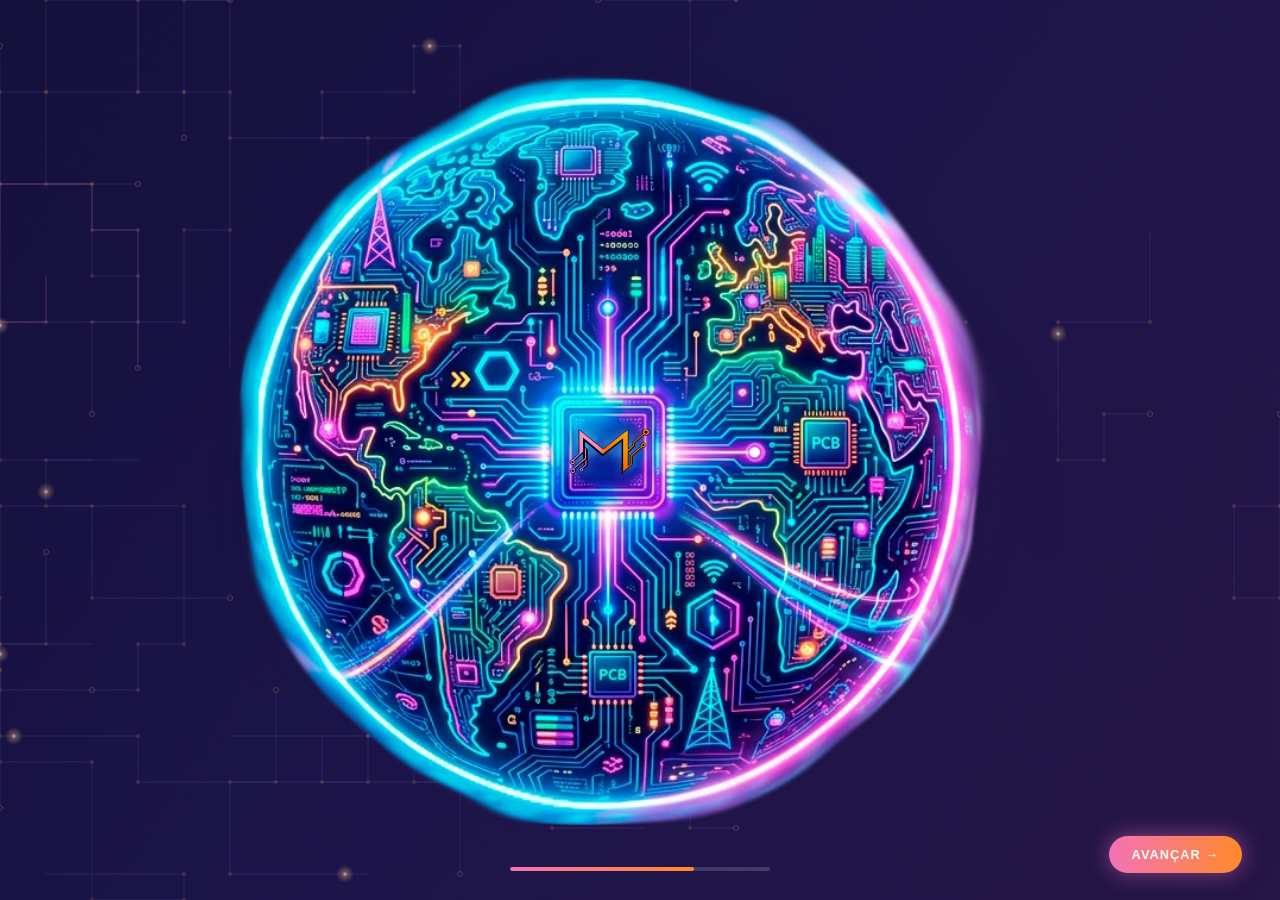
==== commit 3f21457d: "Adiciona botão Avançar temporário no preloader Co-Authored-By: Claude Sonnet 5.5 <noreply@anthropic." ====
--- a/index.html
+++ b/index.html
@@ -61,6 +61,7 @@
     <img class="planet-logo" src="assets/Logo/icone.png" alt="Magmax Systems" width="256" height="256" />
   </div>
   <div class="preloader-bar"><span id="preloaderFill"></span></div>
+  <button type="button" class="preloader-skip" id="preloaderSkip" data-cursor>Avançar &rarr;</button>
 </div>
 
 <!-- custom cursor -->
--- a/css/style.css
+++ b/css/style.css
@@ -91,6 +91,15 @@
 }
 .preloader-bar{position:absolute;bottom:3.2vh;left:50%;transform:translateX(-50%);width:min(60vw,260px);height:4px;background:rgba(255,255,255,.16);overflow:hidden;border-radius:4px}
 .preloader-bar span{display:block;height:100%;width:0%;background:linear-gradient(90deg,var(--pink),var(--accent));border-radius:4px;transition:width .3s ease-out}
+
+.preloader-skip{
+  position:absolute;right:clamp(1rem,3vw,2.5rem);bottom:3vh;z-index:2;cursor:pointer;
+  font-family:var(--font-d);font-weight:700;font-size:.8rem;letter-spacing:.08em;text-transform:uppercase;
+  color:#fff;padding:.7rem 1.4rem;border-radius:999px;
+  background:linear-gradient(90deg,var(--pink),var(--accent));
+  box-shadow:0 0 22px rgba(244,114,182,.5);transition:transform .25s var(--ease),box-shadow .25s;
+}
+.preloader-skip:hover{transform:translateY(-2px);box-shadow:0 0 34px rgba(255,138,42,.7)}
 
 /* título do hero só aparece depois do preloader (o circuito do fundo fica visível nele) */
 .scatter-hero:not(.in) .scatter-center,.scatter-hero:not(.in) .scatter-corner{opacity:0}
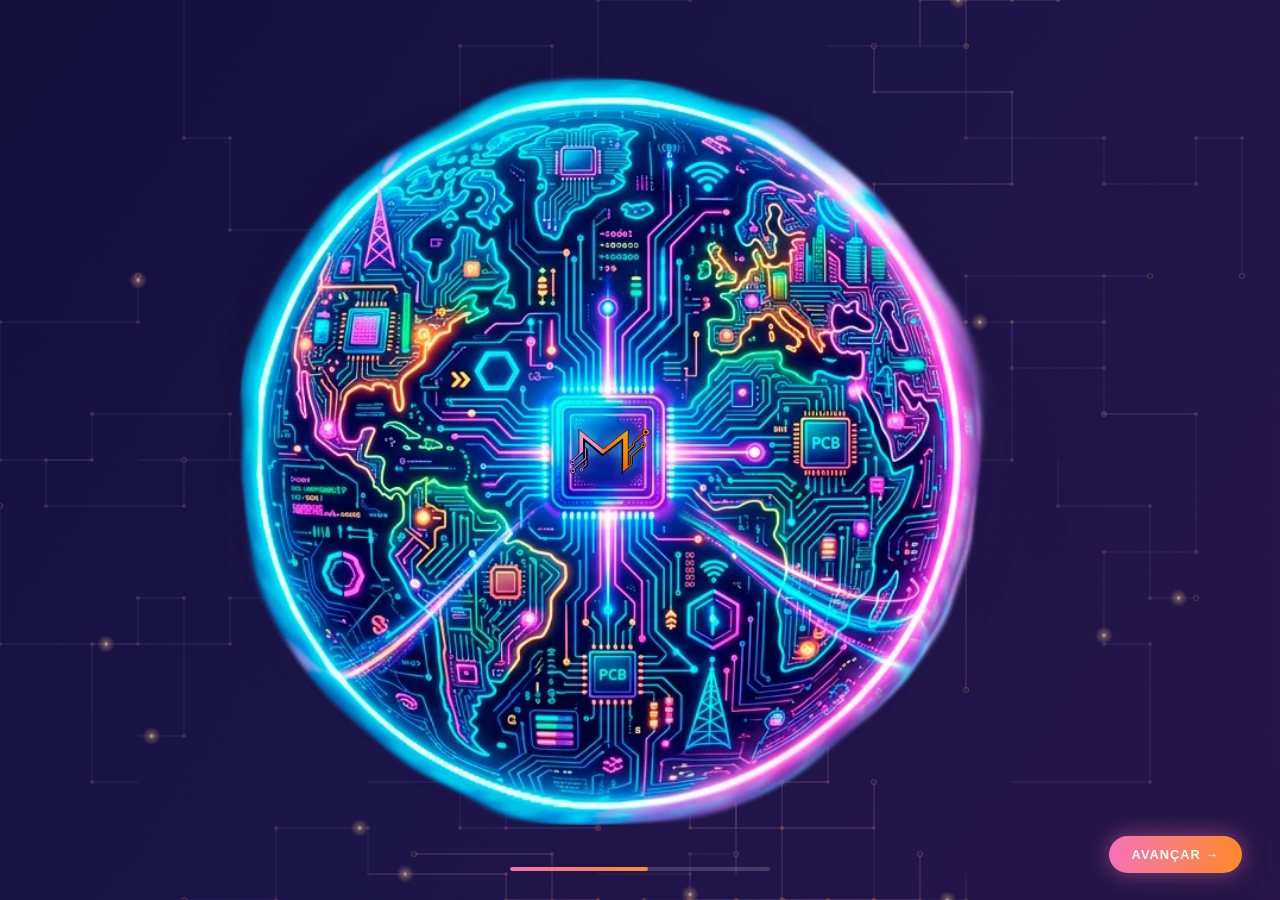
==== commit afaf6b57: "Cache-bust de CSS e JS na home Co-Authored-By: Claude Sonnet 5.5 <noreply@anthropic.com>" ====
--- a/index.html
+++ b/index.html
@@ -41,7 +41,7 @@
 <link rel="preconnect" href="https://fonts.gstatic.com" crossorigin />
 <link href="https://fonts.googleapis.com/css2?family=Inter:wght@300;400;500;600;700&family=Sora:wght@500;600;700;800;900&display=swap" rel="stylesheet" />
 
-<link rel="stylesheet" href="css/style.css" />
+<link rel="stylesheet" href="css/style.css?v=3" />
 </head>
 <body>
 
@@ -111,7 +111,7 @@
 
 </main>
 
-<script src="js/circuit.js"></script>
-<script src="js/main.js"></script>
+<script src="js/circuit.js?v=3"></script>
+<script src="js/main.js?v=3"></script>
 </body>
 </html>
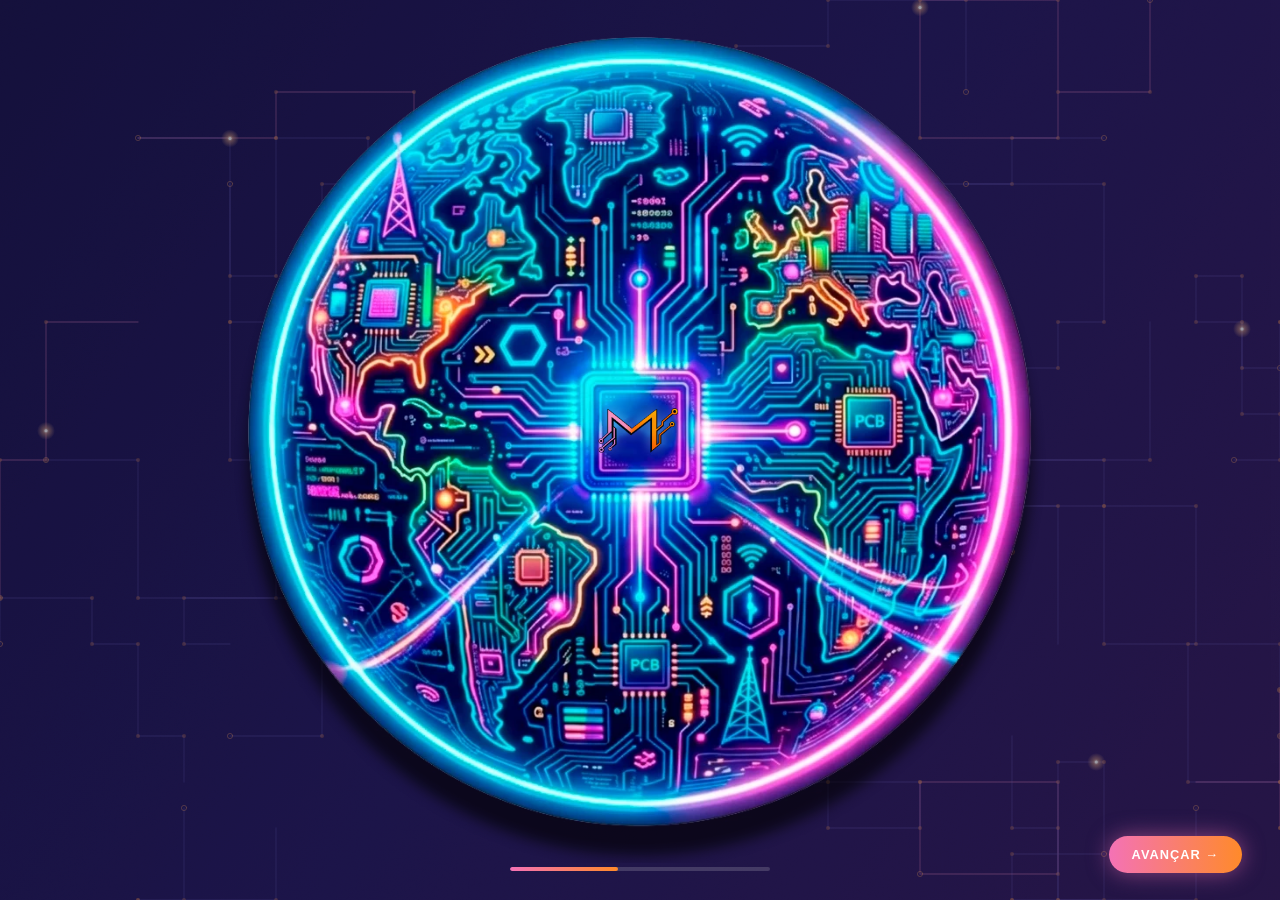
==== commit 22bf9645: "Usa nova versão do planeta no preloader (webp) Co-Authored-By: Claude Sonnet 5.5 <noreply@anthropic." ====
--- a/index.html
+++ b/index.html
@@ -41,7 +41,7 @@
 <link rel="preconnect" href="https://fonts.gstatic.com" crossorigin />
 <link href="https://fonts.googleapis.com/css2?family=Inter:wght@300;400;500;600;700&family=Sora:wght@500;600;700;800;900&display=swap" rel="stylesheet" />
 
-<link rel="stylesheet" href="css/style.css?v=3" />
+<link rel="stylesheet" href="css/style.css?v=4" />
 </head>
 <body>
 
@@ -57,7 +57,7 @@
 <!-- preloader -->
 <div class="preloader" id="preloader">
   <div class="preloader-planet">
-    <img class="planet-img" src="assets/planeta.webp" alt="" width="754" height="694" />
+    <img class="planet-img" src="assets/planeta.webp?v=2" alt="" width="927" height="943" />
     <img class="planet-logo" src="assets/Logo/icone.png" alt="Magmax Systems" width="256" height="256" />
   </div>
   <div class="preloader-bar"><span id="preloaderFill"></span></div>
@@ -111,7 +111,7 @@
 
 </main>
 
-<script src="js/circuit.js?v=3"></script>
-<script src="js/main.js?v=3"></script>
+<script src="js/circuit.js?v=4"></script>
+<script src="js/main.js?v=4"></script>
 </body>
 </html>
--- a/css/style.css
+++ b/css/style.css
@@ -73,8 +73,8 @@
 .preloader.done{opacity:0;visibility:hidden;pointer-events:none}
 .preloader-planet{
   position:relative;
-  width:min(96vw, calc((100vh - 40px) * 754 / 694 * .96));
-  aspect-ratio:754/694;
+  width:min(96vw, calc((100vh - 40px) * 927 / 943 * .96));
+  aspect-ratio:927/943;
 }
 .planet-img{
   position:absolute;inset:0;width:100%;height:100%;
@@ -85,7 +85,7 @@
   50%{filter:drop-shadow(0 0 18px rgba(0,235,255,.95)) drop-shadow(0 0 50px rgba(0,200,255,.7)) drop-shadow(0 0 95px rgba(236,72,220,.6))}
 }
 .planet-logo{
-  position:absolute;left:46.6%;top:50.2%;width:9.2%;height:auto;
+  position:absolute;left:49.8%;top:47.7%;width:10%;height:auto;
   transform:translate(-50%,-50%);
   filter:drop-shadow(0 0 6px rgba(255,255,255,.35));
 }
